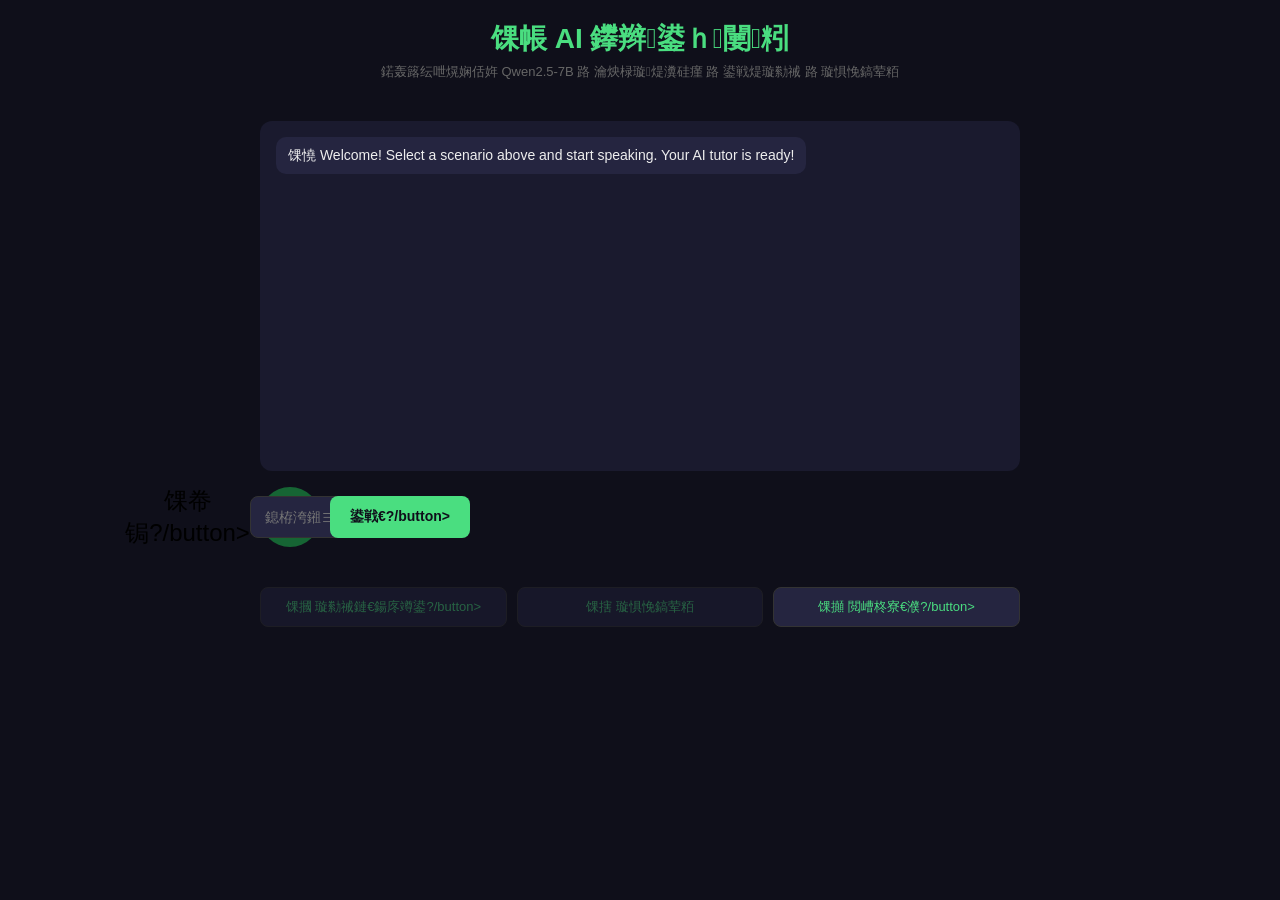
==== frontend/index.html @ 5b1f4f4f "initial: AI?????? v1.0" ====
<!DOCTYPE html>
<html lang="zh-CN">
<head>
    <meta charset="UTF-8">
    <meta name="viewport" content="width=device-width, initial-scale=1.0">
    <title>AI 鑻辫鍙ｈ闄粌</title>
    <style>
        * { margin: 0; padding: 0; box-sizing: border-box; }
        body { font-family: "Microsoft YaHei", Arial, sans-serif; background: #0f0f1a; color: #eee; min-height: 100vh; }
        .container { max-width: 800px; margin: 0 auto; padding: 20px; }
        h1 { text-align: center; color: #4ade80; font-size: 28px; margin-bottom: 5px; }
        .subtitle { text-align: center; color: #666; margin-bottom: 20px; font-size: 13px; }

        /* 鍦烘櫙閫夋嫨 */
        .scene-grid { display: grid; grid-template-columns: repeat(auto-fill, minmax(140px, 1fr)); gap: 10px; margin-bottom: 20px; }
        .scene-btn { background: #1a1a2e; border: 2px solid #333; border-radius: 10px; padding: 14px 10px; cursor: pointer; text-align: center; transition: all 0.2s; }
        .scene-btn:hover { border-color: #4ade80; }
        .scene-btn.active { border-color: #4ade80; background: #162818; }
        .scene-btn .name { color: #4ade80; font-size: 15px; font-weight: bold; margin-bottom: 4px; }
        .scene-btn .desc { color: #888; font-size: 11px; }

        /* 瀵硅瘽鍖?*/
        .chat-box { background: #1a1a2e; border-radius: 12px; padding: 16px; height: 350px; overflow-y: auto; margin-bottom: 16px; }
        .msg { margin-bottom: 12px; line-height: 1.5; }
        .msg.user { text-align: right; }
        .msg .bubble { display: inline-block; padding: 8px 12px; border-radius: 10px; max-width: 80%; font-size: 14px; }
        .msg.ai .bubble { background: #252540; text-align: left; }
        .msg.user .bubble { background: #166534; text-align: right; }
        .msg .score { font-size: 11px; color: #facc15; margin-top: 3px; }

        /* 褰曢煶鍖?*/
        .ctrl { display: flex; gap: 10px; align-items: center; }
        .mic-btn { width: 60px; height: 60px; border-radius: 50%; background: #166534; border: none; cursor: pointer; font-size: 24px; display: flex; align-items: center; justify-content: center; transition: all 0.2s; flex-shrink: 0; }
        .mic-btn.recording { background: #dc2626; animation: pulse 1s infinite; }
        @keyframes pulse { 0%,100% { transform: scale(1); } 50% { transform: scale(1.1); } }
        .text-input { flex: 1; background: #252540; border: 1px solid #333; border-radius: 8px; color: #fff; font-size: 14px; padding: 12px 14px; }
        .text-input:focus { outline: none; border-color: #4ade80; }
        .send-btn { background: #4ade80; color: #0f0f1a; border: none; padding: 12px 20px; border-radius: 8px; font-size: 14px; font-weight: bold; cursor: pointer; }
        .send-btn:hover { background: #22c55e; }

        /* 搴曢儴鎸夐挳 */
        .bottom-btns { display: flex; gap: 10px; margin-top: 12px; }
        .action-btn { flex: 1; background: #252540; color: #4ade80; border: 1px solid #333; padding: 10px; border-radius: 8px; cursor: pointer; font-size: 13px; }
        .action-btn:hover { border-color: #4ade80; }
        .action-btn:disabled { opacity: 0.4; cursor: not-allowed; }

        /* 鐘舵€?*/
        .status { text-align: center; color: #666; font-size: 13px; height: 20px; margin: 8px 0; }
        .status.error { color: #f87171; }
        .status.success { color: #4ade80; }

        /* 璇勫垎鏄剧ず */
        .eval-box { background: #1a1a2e; border-radius: 12px; padding: 16px; margin-top: 16px; display: none; }
        .eval-box h3 { color: #4ade80; margin-bottom: 10px; font-size: 15px; }
        .eval-box pre { color: #ccc; font-size: 13px; white-space: pre-wrap; font-family: inherit; }
    </style>
</head>
<body>
    <div class="container">
        <h1>馃帳 AI 鑻辫鍙ｈ闄粌</h1>
        <p class="subtitle">鍩轰簬纭呭熀娴佸姩 Qwen2.5-7B 路 瀹炴椂璇煶瀵硅瘽 路 鍙戦煶璇勬祴 路 璇惧悗鎬荤粨</p>

        <!-- 鍦烘櫙閫夋嫨 -->
        <div class="scene-grid" id="sceneGrid"></div>

        <!-- 瀵硅瘽璁板綍 -->
        <div class="chat-box" id="chatBox">
            <div class="msg ai"><div class="bubble">馃憢 Welcome! Select a scenario above and start speaking. Your AI tutor is ready!</div></div>
        </div>

        <!-- 杈撳叆鎺у埗 -->
        <div class="ctrl">
            <button class="mic-btn" id="micBtn" title="鎸変綇璇磋瘽">馃帣锔?/button>
            <input class="text-input" id="textInput" placeholder="鎴栫洿鎺ヨ緭鍏ヨ嫳鏂囧彂閫?.." onkeydown="if(event.key==='Enter')sendText()">
            <button class="send-btn" onclick="sendText()">鍙戦€?/button>
        </div>

        <!-- 鐘舵€?-->
        <div class="status" id="status"></div>

        <!-- 搴曢儴鎿嶄綔 -->
        <div class="bottom-btns">
            <button class="action-btn" id="evalBtn" onclick="evaluateLast()" disabled>馃摑 璇勬祴鏈€鍚庝竴鍙?/button>
            <button class="action-btn" id="summaryBtn" onclick="requestSummary()" disabled>馃搳 璇惧悗鎬荤粨</button>
            <button class="action-btn" onclick="resetChat()">馃攧 閲嶆柊寮€濮?/button>
        </div>

        <!-- 璇勬祴缁撴灉 -->
        <div class="eval-box" id="evalBox">
            <h3>馃摑 鍙戦煶璇勬祴缁撴灉</h3>
            <pre id="evalResult"></pre>
        </div>
    </div>

    <script>
        // 鐘舵€?        let currentScene = "interview";
        let conversationHistory = "";
        let lastUserText = "";
        let mediaRecorder = null;
        let audioChunks = [];
        let isRecording = false;
        let recognition = null;

        // 鍒濆鍖栧満鏅?        const scenes = [
            { id: "interview", name: "姹傝亴闈㈣瘯", desc: "Job interview" },
            { id: "restaurant", name: "椁愬巺鐐归", desc: "Restaurant dining" },
            { id: "meeting", name: "鍟嗗姟浼氳", desc: "Business meeting" },
            { id: "travel", name: "鏃呰闂矾", desc: "Asking directions" },
            { id: "shopping", name: "璐墿浜ゆ祦", desc: "Shopping chat" }
        ];

        const sceneGrid = document.getElementById("sceneGrid");
        scenes.forEach(s => {
            const btn = document.createElement("div");
            btn.className = "scene-btn" + (s.id === currentScene ? " active" : "");
            btn.onclick = () => selectScene(s.id);
            btn.innerHTML = `<div class="name">${s.name}</div><div class="desc">${s.desc}</div>`;
            sceneGrid.appendChild(btn);
        });

        function selectScene(id) {
            currentScene = id;
            document.querySelectorAll(".scene-btn").forEach(b => b.classList.remove("active"));
            event.currentTarget.classList.add("active");
            resetChat();
        }

        // 璇煶璇嗗埆
        function initRecognition() {
            if (!('webkitSpeechRecognition' in window) && !('SpeechRecognition' in window)) {
                setStatus("鈿狅笍 娴忚鍣ㄤ笉鏀寔璇煶璇嗗埆锛岃鐢ㄦ枃鏈緭鍏?, "error");
                return;
            }
            const SpeechRecognition = window.SpeechRecognition || window.webkitSpeechRecognition;
            recognition = new SpeechRecognition();
            recognition.lang = 'en-US';
            recognition.continuous = false;
            recognition.interimResults = false;

            recognition.onresult = (event) => {
                const text = event.results[0][0].transcript;
                document.getElementById("textInput").value = text;
                sendText();
            };
            recognition.onerror = (e) => setStatus("璇煶璇嗗埆閿欒: " + e.error, "error");
            recognition.onend = () => { isRecording = false; document.getElementById("micBtn").classList.remove("recording"); };
        }

        // 褰曢煶鎸夐挳
        const micBtn = document.getElementById("micBtn");
        micBtn.addEventListener("mousedown", startRecording);
        micBtn.addEventListener("mouseup", stopRecording);
        micBtn.addEventListener("mouseleave", stopRecording);
        micBtn.addEventListener("touchstart", (e) => { e.preventDefault(); startRecording(); });
        micBtn.addEventListener("touchend", (e) => { e.preventDefault(); stopRecording(); });

        function startRecording() {
            if (!recognition) initRecognition();
            if (!recognition) return;
            try { recognition.start(); isRecording = true; micBtn.classList.add("recording"); setStatus("馃帳 姝ｅ湪褰曢煶... 璇村畬鏉惧紑", ""); } catch (e) { }
        }

        function stopRecording() {
            if (recognition && isRecording) recognition.stop();
        }

        // 鍙戦€佹枃鏈?        async function sendText() {
            const input = document.getElementById("textInput");
            const text = input.value.trim();
            if (!text) return;
            input.value = "";
            lastUserText = text;

            // 鏄剧ず鐢ㄦ埛娑堟伅
            addMsg("user", text);
            setStatus("鈴?AI鍥炲涓?..", "");

            // 璋冪敤鍚庣
            try {
                const resp = await fetch("http://localhost:8081/api/chat", {
                    method: "POST",
                    headers: { "Content-Type": "application/json" },
                    body: JSON.stringify({ scene: currentScene, message: text, history: conversationHistory })
                });
                const data = await resp.json();
                const reply = data.reply || "鏃犲洖澶?;

                // 鎻愬彇璇勫垎锛堟牸寮忥細[璇勫垎: X/10]锛?                let scoreText = "";
                let cleanReply = reply;
                const scoreMatch = reply.match(/\[璇勫垎[锛?]\s*(\d+)\/10\]/);
                if (scoreMatch) { scoreText = `猸?璇勫垎: ${scoreMatch[1]}/10`; cleanReply = reply.replace(/\[璇勫垎[锛?]\s*\d+\/10\]\s*/, ""); }

                addMsg("ai", cleanReply.trim(), scoreText);
                conversationHistory += `\n鐢ㄦ埛锛?{text}\nAI锛?{reply}\n`;
                setStatus("", "");
                document.getElementById("evalBtn").disabled = false;
                document.getElementById("summaryBtn").disabled = false;
            } catch (e) { setStatus("鉂?缃戠粶閿欒锛? + e.message, "error"); }
        }

        function addMsg(type, text, score = "") {
            const box = document.getElementById("chatBox");
            const div = document.createElement("div");
            div.className = `msg ${type}`;
            let html = `<div class="bubble">${escapeHtml(text)}</div>`;
            if (score) html += `<div class="score">${score}</div>`;
            div.innerHTML = html;
            box.appendChild(div);
            box.scrollTop = box.scrollHeight;
        }

        function escapeHtml(text) {
            return text.replace(/&/g,"&amp;").replace(/</g,"&lt;").replace(/>/g,"&gt;").replace(/\n/g,"<br>");
        }

        // 璇勬祴
        async function evaluateLast() {
            if (!lastUserText) return;
            setStatus("鈴?璇勬祴涓?..", "");
            try {
                const resp = await fetch("http://localhost:8081/api/evaluate", {
                    method: "POST",
                    headers: { "Content-Type": "application/json" },
                    body: JSON.stringify({ text: lastUserText, scene: currentScene })
                });
                const data = await resp.json();
                document.getElementById("evalResult").textContent = data.evaluation || "";
                document.getElementById("evalBox").style.display = "block";
                setStatus("", "");
            } catch (e) { setStatus("璇勬祴澶辫触: " + e.message, "error"); }
        }

        // 鎬荤粨
        async function requestSummary() {
            setStatus("鈴?鐢熸垚鎬荤粨涓?..", "");
            try {
                const resp = await fetch("http://localhost:8081/api/summary", {
                    method: "POST",
                    headers: { "Content-Type": "application/json" },
                    body: JSON.stringify({ history: conversationHistory })
                });
                const data = await resp.json();
                document.getElementById("evalResult").textContent = "馃搳 璇惧悗瀛︿範鎬荤粨\n\n" + (data.summary || "");
                document.getElementById("evalBox").style.display = "block";
                setStatus("", "");
            } catch (e) { setStatus("鎬荤粨澶辫触: " + e.message, "error"); }
        }

        // 閲嶇疆
        function resetChat() {
            document.getElementById("chatBox").innerHTML = '<div class="msg ai"><div class="bubble">馃憢 Welcome! Select a scenario above and start speaking. Your AI tutor is ready!</div></div>';
            document.getElementById("evalBox").style.display = "none";
            conversationHistory = "";
            lastUserText = "";
            document.getElementById("evalBtn").disabled = true;
            document.getElementById("summaryBtn").disabled = true;
            setStatus("", "");
        }

        function setStatus(text, type) {
            const s = document.getElementById("status");
            s.textContent = text;
            s.className = "status " + type;
        }
    </script>
</body>
</html>
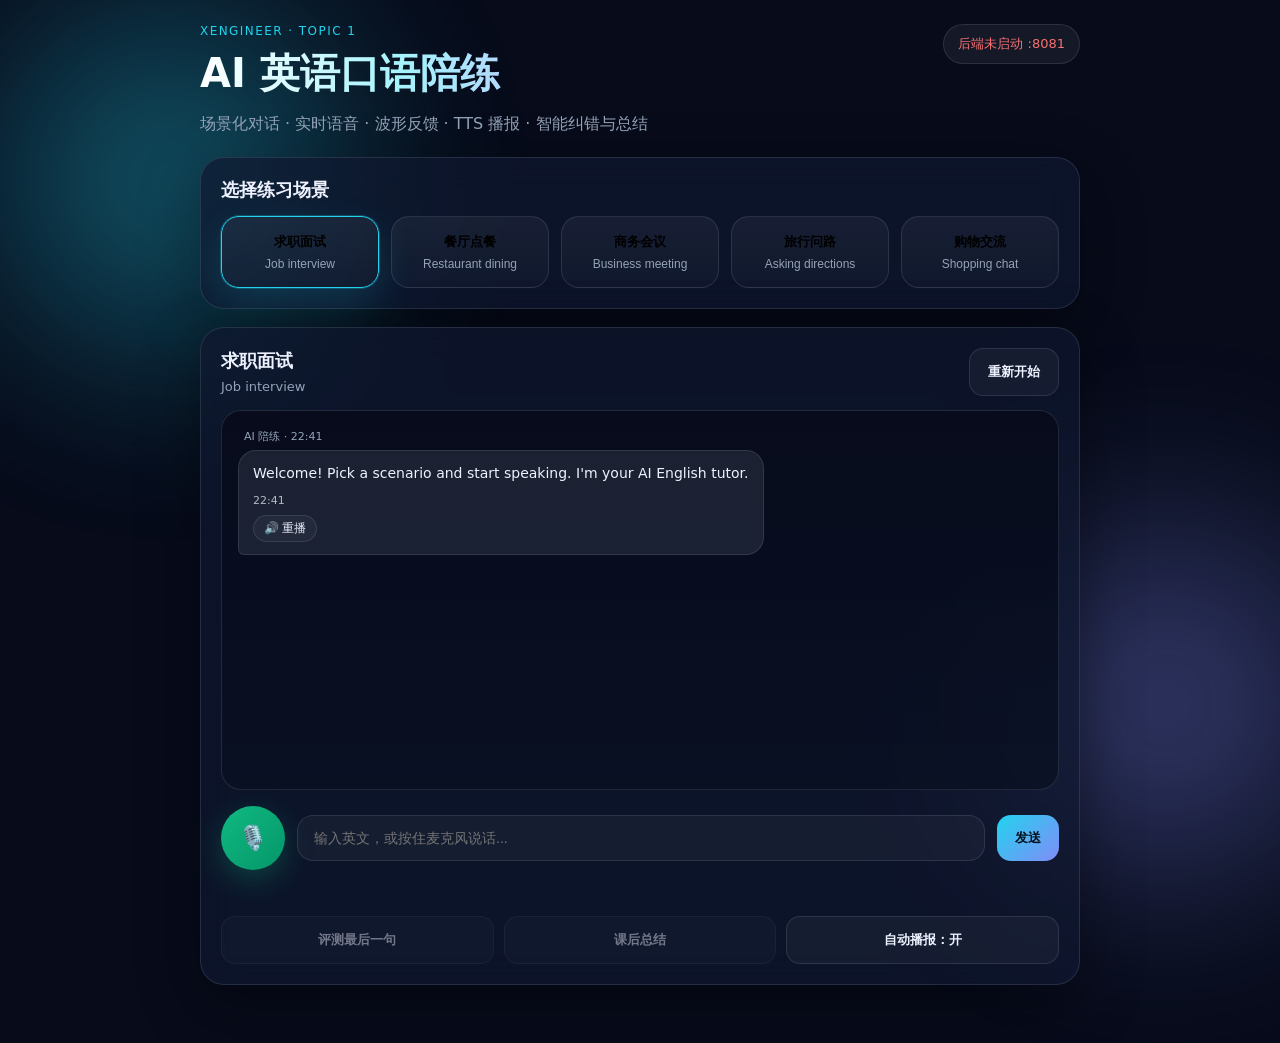
==== commit 6cde431b: "feat: 完整项目（含Cursor改版前端）- 场景选择|语音识别|TTS|波形可视化" ====
--- a/frontend/index.html
+++ b/frontend/index.html
@@ -1,267 +1,65 @@
 <!DOCTYPE html>
 <html lang="zh-CN">
 <head>
-    <meta charset="UTF-8">
-    <meta name="viewport" content="width=device-width, initial-scale=1.0">
-    <title>AI 鑻辫鍙ｈ闄粌</title>
-    <style>
-        * { margin: 0; padding: 0; box-sizing: border-box; }
-        body { font-family: "Microsoft YaHei", Arial, sans-serif; background: #0f0f1a; color: #eee; min-height: 100vh; }
-        .container { max-width: 800px; margin: 0 auto; padding: 20px; }
-        h1 { text-align: center; color: #4ade80; font-size: 28px; margin-bottom: 5px; }
-        .subtitle { text-align: center; color: #666; margin-bottom: 20px; font-size: 13px; }
-
-        /* 鍦烘櫙閫夋嫨 */
-        .scene-grid { display: grid; grid-template-columns: repeat(auto-fill, minmax(140px, 1fr)); gap: 10px; margin-bottom: 20px; }
-        .scene-btn { background: #1a1a2e; border: 2px solid #333; border-radius: 10px; padding: 14px 10px; cursor: pointer; text-align: center; transition: all 0.2s; }
-        .scene-btn:hover { border-color: #4ade80; }
-        .scene-btn.active { border-color: #4ade80; background: #162818; }
-        .scene-btn .name { color: #4ade80; font-size: 15px; font-weight: bold; margin-bottom: 4px; }
-        .scene-btn .desc { color: #888; font-size: 11px; }
-
-        /* 瀵硅瘽鍖?*/
-        .chat-box { background: #1a1a2e; border-radius: 12px; padding: 16px; height: 350px; overflow-y: auto; margin-bottom: 16px; }
-        .msg { margin-bottom: 12px; line-height: 1.5; }
-        .msg.user { text-align: right; }
-        .msg .bubble { display: inline-block; padding: 8px 12px; border-radius: 10px; max-width: 80%; font-size: 14px; }
-        .msg.ai .bubble { background: #252540; text-align: left; }
-        .msg.user .bubble { background: #166534; text-align: right; }
-        .msg .score { font-size: 11px; color: #facc15; margin-top: 3px; }
-
-        /* 褰曢煶鍖?*/
-        .ctrl { display: flex; gap: 10px; align-items: center; }
-        .mic-btn { width: 60px; height: 60px; border-radius: 50%; background: #166534; border: none; cursor: pointer; font-size: 24px; display: flex; align-items: center; justify-content: center; transition: all 0.2s; flex-shrink: 0; }
-        .mic-btn.recording { background: #dc2626; animation: pulse 1s infinite; }
-        @keyframes pulse { 0%,100% { transform: scale(1); } 50% { transform: scale(1.1); } }
-        .text-input { flex: 1; background: #252540; border: 1px solid #333; border-radius: 8px; color: #fff; font-size: 14px; padding: 12px 14px; }
-        .text-input:focus { outline: none; border-color: #4ade80; }
-        .send-btn { background: #4ade80; color: #0f0f1a; border: none; padding: 12px 20px; border-radius: 8px; font-size: 14px; font-weight: bold; cursor: pointer; }
-        .send-btn:hover { background: #22c55e; }
-
-        /* 搴曢儴鎸夐挳 */
-        .bottom-btns { display: flex; gap: 10px; margin-top: 12px; }
-        .action-btn { flex: 1; background: #252540; color: #4ade80; border: 1px solid #333; padding: 10px; border-radius: 8px; cursor: pointer; font-size: 13px; }
-        .action-btn:hover { border-color: #4ade80; }
-        .action-btn:disabled { opacity: 0.4; cursor: not-allowed; }
-
-        /* 鐘舵€?*/
-        .status { text-align: center; color: #666; font-size: 13px; height: 20px; margin: 8px 0; }
-        .status.error { color: #f87171; }
-        .status.success { color: #4ade80; }
-
-        /* 璇勫垎鏄剧ず */
-        .eval-box { background: #1a1a2e; border-radius: 12px; padding: 16px; margin-top: 16px; display: none; }
-        .eval-box h3 { color: #4ade80; margin-bottom: 10px; font-size: 15px; }
-        .eval-box pre { color: #ccc; font-size: 13px; white-space: pre-wrap; font-family: inherit; }
-    </style>
+  <meta charset="UTF-8" />
+  <meta name="viewport" content="width=device-width, initial-scale=1.0" />
+  <title>AI 英语口语陪练</title>
+  <link rel="stylesheet" href="styles.css" />
 </head>
 <body>
-    <div class="container">
-        <h1>馃帳 AI 鑻辫鍙ｈ闄粌</h1>
-        <p class="subtitle">鍩轰簬纭呭熀娴佸姩 Qwen2.5-7B 路 瀹炴椂璇煶瀵硅瘽 路 鍙戦煶璇勬祴 路 璇惧悗鎬荤粨</p>
+  <div class="app">
+    <header class="hero">
+      <div>
+        <p class="eyebrow">XEngineer · Topic 1</p>
+        <h1>AI 英语口语陪练</h1>
+        <p class="subtitle">场景化对话 · 实时语音 · 波形反馈 · TTS 播报 · 智能纠错与总结</p>
+      </div>
+      <div id="statusPill" class="status-pill">连接中...</div>
+    </header>
 
-        <!-- 鍦烘櫙閫夋嫨 -->
-        <div class="scene-grid" id="sceneGrid"></div>
+    <section class="panel">
+      <h2 style="margin:0 0 14px;font-size:18px;">选择练习场景</h2>
+      <div class="scene-grid" id="sceneGrid"></div>
+    </section>
 
-        <!-- 瀵硅瘽璁板綍 -->
-        <div class="chat-box" id="chatBox">
-            <div class="msg ai"><div class="bubble">馃憢 Welcome! Select a scenario above and start speaking. Your AI tutor is ready!</div></div>
+    <section class="panel">
+      <div class="practice-top">
+        <div>
+          <h2 id="sceneTitle" style="margin:0;font-size:18px;">求职面试</h2>
+          <p id="sceneDesc" style="margin:6px 0 0;color:var(--muted);font-size:13px;">Job interview practice</p>
         </div>
+        <button class="action-btn" onclick="resetChat()">重新开始</button>
+      </div>
 
-        <!-- 杈撳叆鎺у埗 -->
-        <div class="ctrl">
-            <button class="mic-btn" id="micBtn" title="鎸変綇璇磋瘽">馃帣锔?/button>
-            <input class="text-input" id="textInput" placeholder="鎴栫洿鎺ヨ緭鍏ヨ嫳鏂囧彂閫?.." onkeydown="if(event.key==='Enter')sendText()">
-            <button class="send-btn" onclick="sendText()">鍙戦€?/button>
+      <div class="chat-shell">
+        <div class="chat-box" id="chatBox"></div>
+        <div class="wave-panel" id="wavePanel">
+          <div class="wave-label">录音中</div>
+          <canvas id="waveCanvas"></canvas>
         </div>
+      </div>
 
-        <!-- 鐘舵€?-->
-        <div class="status" id="status"></div>
+      <div class="ctrl">
+        <button class="mic-btn" id="micBtn" title="按住说话">🎙️</button>
+        <input class="text-input" id="textInput" placeholder="输入英文，或按住麦克风说话..." />
+        <button class="send-btn" id="sendBtn">发送</button>
+      </div>
 
-        <!-- 搴曢儴鎿嶄綔 -->
-        <div class="bottom-btns">
-            <button class="action-btn" id="evalBtn" onclick="evaluateLast()" disabled>馃摑 璇勬祴鏈€鍚庝竴鍙?/button>
-            <button class="action-btn" id="summaryBtn" onclick="requestSummary()" disabled>馃搳 璇惧悗鎬荤粨</button>
-            <button class="action-btn" onclick="resetChat()">馃攧 閲嶆柊寮€濮?/button>
-        </div>
+      <div class="status" id="status"></div>
 
-        <!-- 璇勬祴缁撴灉 -->
-        <div class="eval-box" id="evalBox">
-            <h3>馃摑 鍙戦煶璇勬祴缁撴灉</h3>
-            <pre id="evalResult"></pre>
-        </div>
-    </div>
+      <div class="bottom-btns">
+        <button class="action-btn" id="evalBtn" disabled>评测最后一句</button>
+        <button class="action-btn" id="summaryBtn" disabled>课后总结</button>
+        <button class="action-btn" id="ttsToggleBtn">自动播报：开</button>
+      </div>
 
-    <script>
-        // 鐘舵€?        let currentScene = "interview";
-        let conversationHistory = "";
-        let lastUserText = "";
-        let mediaRecorder = null;
-        let audioChunks = [];
-        let isRecording = false;
-        let recognition = null;
+      <div class="eval-box" id="evalBox">
+        <h3 id="evalTitle">结果</h3>
+        <pre id="evalResult"></pre>
+      </div>
+    </section>
+  </div>
 
-        // 鍒濆鍖栧満鏅?        const scenes = [
-            { id: "interview", name: "姹傝亴闈㈣瘯", desc: "Job interview" },
-            { id: "restaurant", name: "椁愬巺鐐归", desc: "Restaurant dining" },
-            { id: "meeting", name: "鍟嗗姟浼氳", desc: "Business meeting" },
-            { id: "travel", name: "鏃呰闂矾", desc: "Asking directions" },
-            { id: "shopping", name: "璐墿浜ゆ祦", desc: "Shopping chat" }
-        ];
-
-        const sceneGrid = document.getElementById("sceneGrid");
-        scenes.forEach(s => {
-            const btn = document.createElement("div");
-            btn.className = "scene-btn" + (s.id === currentScene ? " active" : "");
-            btn.onclick = () => selectScene(s.id);
-            btn.innerHTML = `<div class="name">${s.name}</div><div class="desc">${s.desc}</div>`;
-            sceneGrid.appendChild(btn);
-        });
-
-        function selectScene(id) {
-            currentScene = id;
-            document.querySelectorAll(".scene-btn").forEach(b => b.classList.remove("active"));
-            event.currentTarget.classList.add("active");
-            resetChat();
-        }
-
-        // 璇煶璇嗗埆
-        function initRecognition() {
-            if (!('webkitSpeechRecognition' in window) && !('SpeechRecognition' in window)) {
-                setStatus("鈿狅笍 娴忚鍣ㄤ笉鏀寔璇煶璇嗗埆锛岃鐢ㄦ枃鏈緭鍏?, "error");
-                return;
-            }
-            const SpeechRecognition = window.SpeechRecognition || window.webkitSpeechRecognition;
-            recognition = new SpeechRecognition();
-            recognition.lang = 'en-US';
-            recognition.continuous = false;
-            recognition.interimResults = false;
-
-            recognition.onresult = (event) => {
-                const text = event.results[0][0].transcript;
-                document.getElementById("textInput").value = text;
-                sendText();
-            };
-            recognition.onerror = (e) => setStatus("璇煶璇嗗埆閿欒: " + e.error, "error");
-            recognition.onend = () => { isRecording = false; document.getElementById("micBtn").classList.remove("recording"); };
-        }
-
-        // 褰曢煶鎸夐挳
-        const micBtn = document.getElementById("micBtn");
-        micBtn.addEventListener("mousedown", startRecording);
-        micBtn.addEventListener("mouseup", stopRecording);
-        micBtn.addEventListener("mouseleave", stopRecording);
-        micBtn.addEventListener("touchstart", (e) => { e.preventDefault(); startRecording(); });
-        micBtn.addEventListener("touchend", (e) => { e.preventDefault(); stopRecording(); });
-
-        function startRecording() {
-            if (!recognition) initRecognition();
-            if (!recognition) return;
-            try { recognition.start(); isRecording = true; micBtn.classList.add("recording"); setStatus("馃帳 姝ｅ湪褰曢煶... 璇村畬鏉惧紑", ""); } catch (e) { }
-        }
-
-        function stopRecording() {
-            if (recognition && isRecording) recognition.stop();
-        }
-
-        // 鍙戦€佹枃鏈?        async function sendText() {
-            const input = document.getElementById("textInput");
-            const text = input.value.trim();
-            if (!text) return;
-            input.value = "";
-            lastUserText = text;
-
-            // 鏄剧ず鐢ㄦ埛娑堟伅
-            addMsg("user", text);
-            setStatus("鈴?AI鍥炲涓?..", "");
-
-            // 璋冪敤鍚庣
-            try {
-                const resp = await fetch("http://localhost:8081/api/chat", {
-                    method: "POST",
-                    headers: { "Content-Type": "application/json" },
-                    body: JSON.stringify({ scene: currentScene, message: text, history: conversationHistory })
-                });
-                const data = await resp.json();
-                const reply = data.reply || "鏃犲洖澶?;
-
-                // 鎻愬彇璇勫垎锛堟牸寮忥細[璇勫垎: X/10]锛?                let scoreText = "";
-                let cleanReply = reply;
-                const scoreMatch = reply.match(/\[璇勫垎[锛?]\s*(\d+)\/10\]/);
-                if (scoreMatch) { scoreText = `猸?璇勫垎: ${scoreMatch[1]}/10`; cleanReply = reply.replace(/\[璇勫垎[锛?]\s*\d+\/10\]\s*/, ""); }
-
-                addMsg("ai", cleanReply.trim(), scoreText);
-                conversationHistory += `\n鐢ㄦ埛锛?{text}\nAI锛?{reply}\n`;
-                setStatus("", "");
-                document.getElementById("evalBtn").disabled = false;
-                document.getElementById("summaryBtn").disabled = false;
-            } catch (e) { setStatus("鉂?缃戠粶閿欒锛? + e.message, "error"); }
-        }
-
-        function addMsg(type, text, score = "") {
-            const box = document.getElementById("chatBox");
-            const div = document.createElement("div");
-            div.className = `msg ${type}`;
-            let html = `<div class="bubble">${escapeHtml(text)}</div>`;
-            if (score) html += `<div class="score">${score}</div>`;
-            div.innerHTML = html;
-            box.appendChild(div);
-            box.scrollTop = box.scrollHeight;
-        }
-
-        function escapeHtml(text) {
-            return text.replace(/&/g,"&amp;").replace(/</g,"&lt;").replace(/>/g,"&gt;").replace(/\n/g,"<br>");
-        }
-
-        // 璇勬祴
-        async function evaluateLast() {
-            if (!lastUserText) return;
-            setStatus("鈴?璇勬祴涓?..", "");
-            try {
-                const resp = await fetch("http://localhost:8081/api/evaluate", {
-                    method: "POST",
-                    headers: { "Content-Type": "application/json" },
-                    body: JSON.stringify({ text: lastUserText, scene: currentScene })
-                });
-                const data = await resp.json();
-                document.getElementById("evalResult").textContent = data.evaluation || "";
-                document.getElementById("evalBox").style.display = "block";
-                setStatus("", "");
-            } catch (e) { setStatus("璇勬祴澶辫触: " + e.message, "error"); }
-        }
-
-        // 鎬荤粨
-        async function requestSummary() {
-            setStatus("鈴?鐢熸垚鎬荤粨涓?..", "");
-            try {
-                const resp = await fetch("http://localhost:8081/api/summary", {
-                    method: "POST",
-                    headers: { "Content-Type": "application/json" },
-                    body: JSON.stringify({ history: conversationHistory })
-                });
-                const data = await resp.json();
-                document.getElementById("evalResult").textContent = "馃搳 璇惧悗瀛︿範鎬荤粨\n\n" + (data.summary || "");
-                document.getElementById("evalBox").style.display = "block";
-                setStatus("", "");
-            } catch (e) { setStatus("鎬荤粨澶辫触: " + e.message, "error"); }
-        }
-
-        // 閲嶇疆
-        function resetChat() {
-            document.getElementById("chatBox").innerHTML = '<div class="msg ai"><div class="bubble">馃憢 Welcome! Select a scenario above and start speaking. Your AI tutor is ready!</div></div>';
-            document.getElementById("evalBox").style.display = "none";
-            conversationHistory = "";
-            lastUserText = "";
-            document.getElementById("evalBtn").disabled = true;
-            document.getElementById("summaryBtn").disabled = true;
-            setStatus("", "");
-        }
-
-        function setStatus(text, type) {
-            const s = document.getElementById("status");
-            s.textContent = text;
-            s.className = "status " + type;
-        }
-    </script>
+  <script src="app.js"></script>
 </body>
-</html>+</html>
--- a/frontend/styles.css
+++ b/frontend/styles.css
@@ -0,0 +1,465 @@
+:root {
+  --bg-1: #070b1a;
+  --bg-2: #101936;
+  --bg-3: #1a1040;
+  --panel: rgba(16, 24, 48, 0.72);
+  --glass: rgba(255, 255, 255, 0.06);
+  --text: #eef2ff;
+  --muted: #94a3b8;
+  --primary: #22d3ee;
+  --primary-2: #818cf8;
+  --accent: #34d399;
+  --user: #2563eb;
+  --ai: rgba(148, 163, 184, 0.14);
+  --border: rgba(148, 163, 184, 0.18);
+  --shadow: 0 20px 60px rgba(0, 0, 0, 0.35);
+}
+
+* { box-sizing: border-box; }
+
+html, body {
+  margin: 0;
+  min-height: 100%;
+  font-family: "Segoe UI", "Microsoft YaHei", system-ui, sans-serif;
+  color: var(--text);
+  background: var(--bg-1);
+  overflow-x: hidden;
+}
+
+body::before,
+body::after {
+  content: "";
+  position: fixed;
+  inset: auto;
+  width: 42vw;
+  height: 42vw;
+  border-radius: 50%;
+  filter: blur(80px);
+  opacity: 0.45;
+  z-index: 0;
+  animation: floatOrb 12s ease-in-out infinite alternate;
+  pointer-events: none;
+}
+
+body::before {
+  top: -10%;
+  left: -8%;
+  background: radial-gradient(circle, #22d3ee 0%, transparent 70%);
+}
+
+body::after {
+  right: -12%;
+  bottom: -8%;
+  background: radial-gradient(circle, #818cf8 0%, transparent 70%);
+  animation-delay: -4s;
+}
+
+@keyframes floatOrb {
+  from { transform: translate(0, 0) scale(1); }
+  to { transform: translate(24px, -18px) scale(1.08); }
+}
+
+.app {
+  position: relative;
+  z-index: 1;
+  max-width: 920px;
+  margin: 0 auto;
+  padding: 24px 20px 40px;
+}
+
+.hero {
+  display: flex;
+  justify-content: space-between;
+  align-items: flex-start;
+  gap: 16px;
+  margin-bottom: 20px;
+  animation: fadeUp 0.6s ease;
+}
+
+.eyebrow {
+  margin: 0 0 8px;
+  font-size: 12px;
+  letter-spacing: 0.12em;
+  text-transform: uppercase;
+  color: var(--primary);
+}
+
+h1 {
+  margin: 0;
+  font-size: clamp(28px, 5vw, 40px);
+  background: linear-gradient(90deg, #fff, #a5f3fc 45%, #c4b5fd);
+  -webkit-background-clip: text;
+  background-clip: text;
+  color: transparent;
+}
+
+.subtitle {
+  margin: 10px 0 0;
+  color: var(--muted);
+  line-height: 1.6;
+}
+
+.status-pill {
+  padding: 10px 14px;
+  border-radius: 999px;
+  background: var(--glass);
+  border: 1px solid var(--border);
+  font-size: 13px;
+  white-space: nowrap;
+  backdrop-filter: blur(12px);
+}
+
+.panel {
+  background: var(--panel);
+  border: 1px solid var(--border);
+  border-radius: 24px;
+  padding: 20px;
+  margin-bottom: 18px;
+  box-shadow: var(--shadow);
+  backdrop-filter: blur(18px);
+  animation: fadeUp 0.7s ease;
+}
+
+.hidden { display: none !important; }
+
+.scene-grid {
+  display: grid;
+  grid-template-columns: repeat(auto-fit, minmax(150px, 1fr));
+  gap: 12px;
+}
+
+.scene-btn {
+  position: relative;
+  overflow: hidden;
+  border: 1px solid var(--border);
+  border-radius: 18px;
+  padding: 16px 12px;
+  background: linear-gradient(180deg, rgba(255,255,255,0.05), rgba(255,255,255,0.02));
+  cursor: pointer;
+  transition: transform 0.2s ease, border-color 0.2s ease, box-shadow 0.2s ease;
+}
+
+.scene-btn::after {
+  content: "";
+  position: absolute;
+  inset: 0;
+  background: linear-gradient(120deg, transparent, rgba(34, 211, 238, 0.12), transparent);
+  transform: translateX(-120%);
+  transition: transform 0.5s ease;
+}
+
+.scene-btn:hover {
+  transform: translateY(-3px);
+  border-color: rgba(34, 211, 238, 0.5);
+  box-shadow: 0 12px 30px rgba(34, 211, 238, 0.12);
+}
+
+.scene-btn:hover::after { transform: translateX(120%); }
+
+.scene-btn.active {
+  border-color: var(--primary);
+  box-shadow: 0 0 0 1px rgba(34, 211, 238, 0.25), 0 16px 40px rgba(34, 211, 238, 0.16);
+}
+
+.scene-btn .name {
+  font-weight: 700;
+  margin-bottom: 6px;
+}
+
+.scene-btn .desc {
+  color: var(--muted);
+  font-size: 12px;
+}
+
+.practice-top {
+  display: flex;
+  justify-content: space-between;
+  align-items: center;
+  gap: 12px;
+  margin-bottom: 14px;
+}
+
+.chat-shell {
+  position: relative;
+  min-height: 380px;
+  max-height: 460px;
+  overflow: hidden;
+  border-radius: 20px;
+  border: 1px solid var(--border);
+  background: linear-gradient(180deg, rgba(7, 11, 26, 0.9), rgba(10, 16, 34, 0.75));
+}
+
+.chat-box {
+  height: 100%;
+  max-height: 460px;
+  overflow-y: auto;
+  padding: 18px 16px 90px;
+  scroll-behavior: smooth;
+}
+
+.time-divider {
+  display: flex;
+  align-items: center;
+  gap: 10px;
+  margin: 18px 0 14px;
+  color: var(--muted);
+  font-size: 12px;
+}
+
+.time-divider::before,
+.time-divider::after {
+  content: "";
+  flex: 1;
+  height: 1px;
+  background: linear-gradient(90deg, transparent, var(--border), transparent);
+}
+
+.msg-group {
+  display: flex;
+  flex-direction: column;
+  gap: 6px;
+  margin-bottom: 14px;
+  animation: fadeUp 0.35s ease;
+}
+
+.msg-group.user { align-items: flex-end; }
+.msg-group.ai { align-items: flex-start; }
+
+.group-meta {
+  font-size: 11px;
+  color: var(--muted);
+  padding: 0 6px;
+}
+
+.bubble {
+  max-width: min(78%, 560px);
+  padding: 12px 14px;
+  border-radius: 18px;
+  line-height: 1.55;
+  font-size: 14px;
+  word-break: break-word;
+}
+
+.msg-group.user .bubble {
+  background: linear-gradient(135deg, #2563eb, #1d4ed8);
+  border-bottom-right-radius: 6px;
+}
+
+.msg-group.ai .bubble {
+  background: var(--ai);
+  border: 1px solid var(--border);
+  border-bottom-left-radius: 6px;
+}
+
+.bubble + .bubble {
+  margin-top: 4px;
+  opacity: 0.96;
+}
+
+.bubble .time {
+  display: block;
+  margin-top: 8px;
+  font-size: 11px;
+  opacity: 0.72;
+}
+
+.score {
+  margin-top: 4px;
+  font-size: 12px;
+  color: #fde047;
+}
+
+.tts-row {
+  display: flex;
+  gap: 8px;
+  margin-top: 6px;
+}
+
+.tts-btn {
+  border: 1px solid var(--border);
+  background: rgba(255,255,255,0.04);
+  color: var(--text);
+  border-radius: 999px;
+  padding: 4px 10px;
+  font-size: 12px;
+  cursor: pointer;
+}
+
+.tts-btn:hover { border-color: var(--primary); color: var(--primary); }
+
+.wave-panel {
+  position: absolute;
+  left: 16px;
+  right: 16px;
+  bottom: 14px;
+  display: none;
+  align-items: center;
+  gap: 12px;
+  padding: 10px 14px;
+  border-radius: 16px;
+  background: rgba(15, 23, 42, 0.88);
+  border: 1px solid rgba(248, 113, 113, 0.35);
+  backdrop-filter: blur(10px);
+  animation: fadeUp 0.25s ease;
+}
+
+.wave-panel.active { display: flex; }
+
+.wave-label {
+  font-size: 12px;
+  color: #fca5a5;
+  min-width: 72px;
+}
+
+#waveCanvas {
+  flex: 1;
+  height: 44px;
+  width: 100%;
+}
+
+.ctrl {
+  display: grid;
+  grid-template-columns: auto 1fr auto;
+  gap: 12px;
+  align-items: center;
+  margin-top: 16px;
+}
+
+.mic-btn {
+  width: 64px;
+  height: 64px;
+  border: none;
+  border-radius: 50%;
+  cursor: pointer;
+  font-size: 24px;
+  color: white;
+  background: linear-gradient(135deg, #10b981, #059669);
+  box-shadow: 0 10px 30px rgba(16, 185, 129, 0.28);
+  transition: transform 0.2s ease, box-shadow 0.2s ease;
+}
+
+.mic-btn:hover { transform: scale(1.04); }
+
+.mic-btn.recording {
+  background: linear-gradient(135deg, #ef4444, #dc2626);
+  box-shadow: 0 10px 30px rgba(239, 68, 68, 0.35);
+  animation: pulseMic 1.1s ease-in-out infinite;
+}
+
+@keyframes pulseMic {
+  0%, 100% { transform: scale(1); }
+  50% { transform: scale(1.06); }
+}
+
+.text-input {
+  width: 100%;
+  border: 1px solid var(--border);
+  border-radius: 16px;
+  background: rgba(255,255,255,0.04);
+  color: var(--text);
+  padding: 14px 16px;
+  font-size: 14px;
+}
+
+.text-input:focus {
+  outline: none;
+  border-color: rgba(34, 211, 238, 0.55);
+  box-shadow: 0 0 0 4px rgba(34, 211, 238, 0.12);
+}
+
+.send-btn, .action-btn {
+  border: none;
+  border-radius: 14px;
+  padding: 14px 18px;
+  font-weight: 700;
+  cursor: pointer;
+}
+
+.send-btn {
+  background: linear-gradient(135deg, var(--primary), var(--primary-2));
+  color: #04111d;
+}
+
+.bottom-btns {
+  display: grid;
+  grid-template-columns: repeat(3, 1fr);
+  gap: 10px;
+  margin-top: 14px;
+}
+
+.action-btn {
+  background: rgba(255,255,255,0.04);
+  color: var(--text);
+  border: 1px solid var(--border);
+}
+
+.action-btn:hover { border-color: var(--primary); }
+.action-btn:disabled { opacity: 0.45; cursor: not-allowed; }
+
+.status {
+  min-height: 22px;
+  margin-top: 10px;
+  text-align: center;
+  color: var(--muted);
+  font-size: 13px;
+}
+
+.status.error { color: #f87171; }
+.status.success { color: var(--accent); }
+
+.eval-box {
+  margin-top: 16px;
+  padding: 16px;
+  border-radius: 18px;
+  border: 1px solid var(--border);
+  background: rgba(255,255,255,0.03);
+  display: none;
+  animation: fadeUp 0.4s ease;
+}
+
+.eval-box h3 {
+  margin: 0 0 10px;
+  color: var(--primary);
+}
+
+.eval-box pre {
+  margin: 0;
+  white-space: pre-wrap;
+  font-family: inherit;
+  line-height: 1.6;
+  color: #dbe4f0;
+}
+
+.typing {
+  display: inline-flex;
+  gap: 4px;
+  align-items: center;
+}
+
+.typing span {
+  width: 6px;
+  height: 6px;
+  border-radius: 50%;
+  background: var(--primary);
+  animation: bounce 1.2s infinite ease-in-out;
+}
+
+.typing span:nth-child(2) { animation-delay: 0.15s; }
+.typing span:nth-child(3) { animation-delay: 0.3s; }
+
+@keyframes bounce {
+  0%, 80%, 100% { transform: translateY(0); opacity: 0.45; }
+  40% { transform: translateY(-5px); opacity: 1; }
+}
+
+@keyframes fadeUp {
+  from { opacity: 0; transform: translateY(10px); }
+  to { opacity: 1; transform: translateY(0); }
+}
+
+@media (max-width: 720px) {
+  .hero { flex-direction: column; }
+  .ctrl { grid-template-columns: 1fr; }
+  .bottom-btns { grid-template-columns: 1fr; }
+  .mic-btn { width: 100%; border-radius: 16px; height: 52px; }
+}
